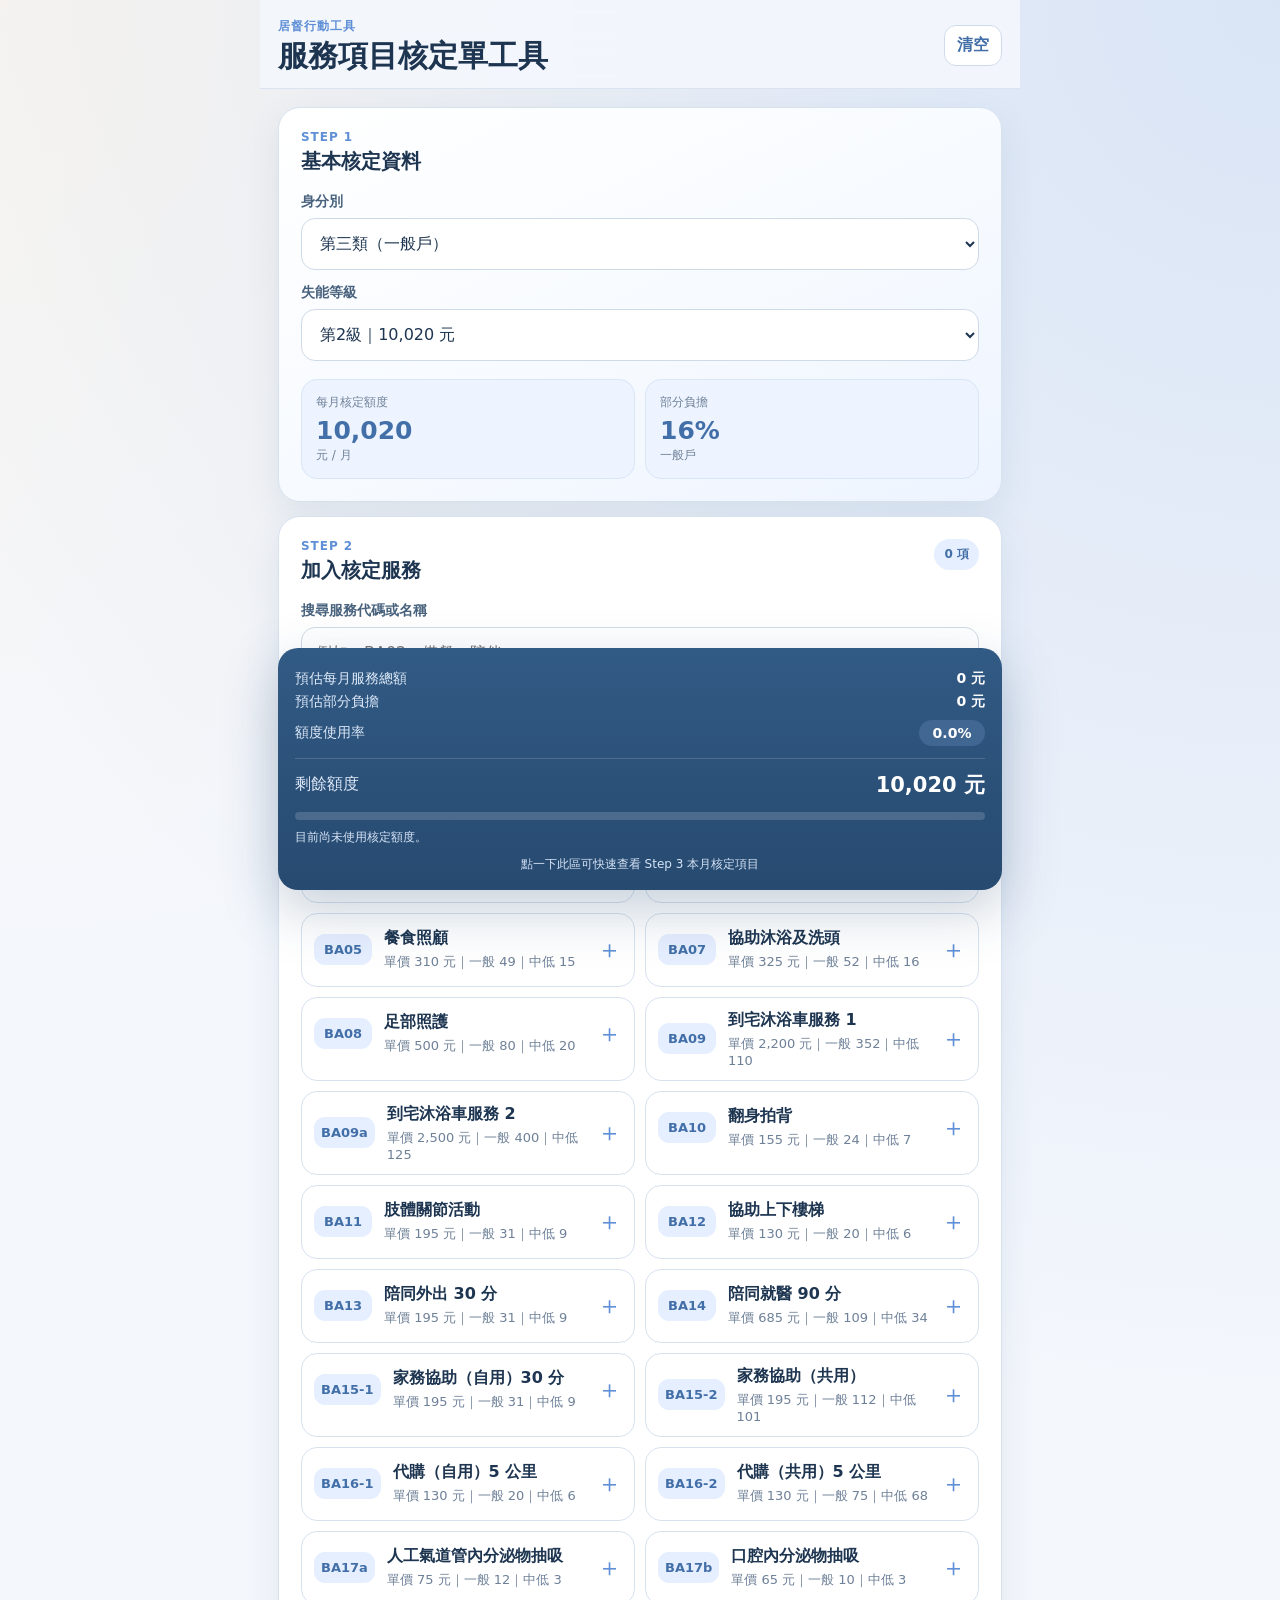
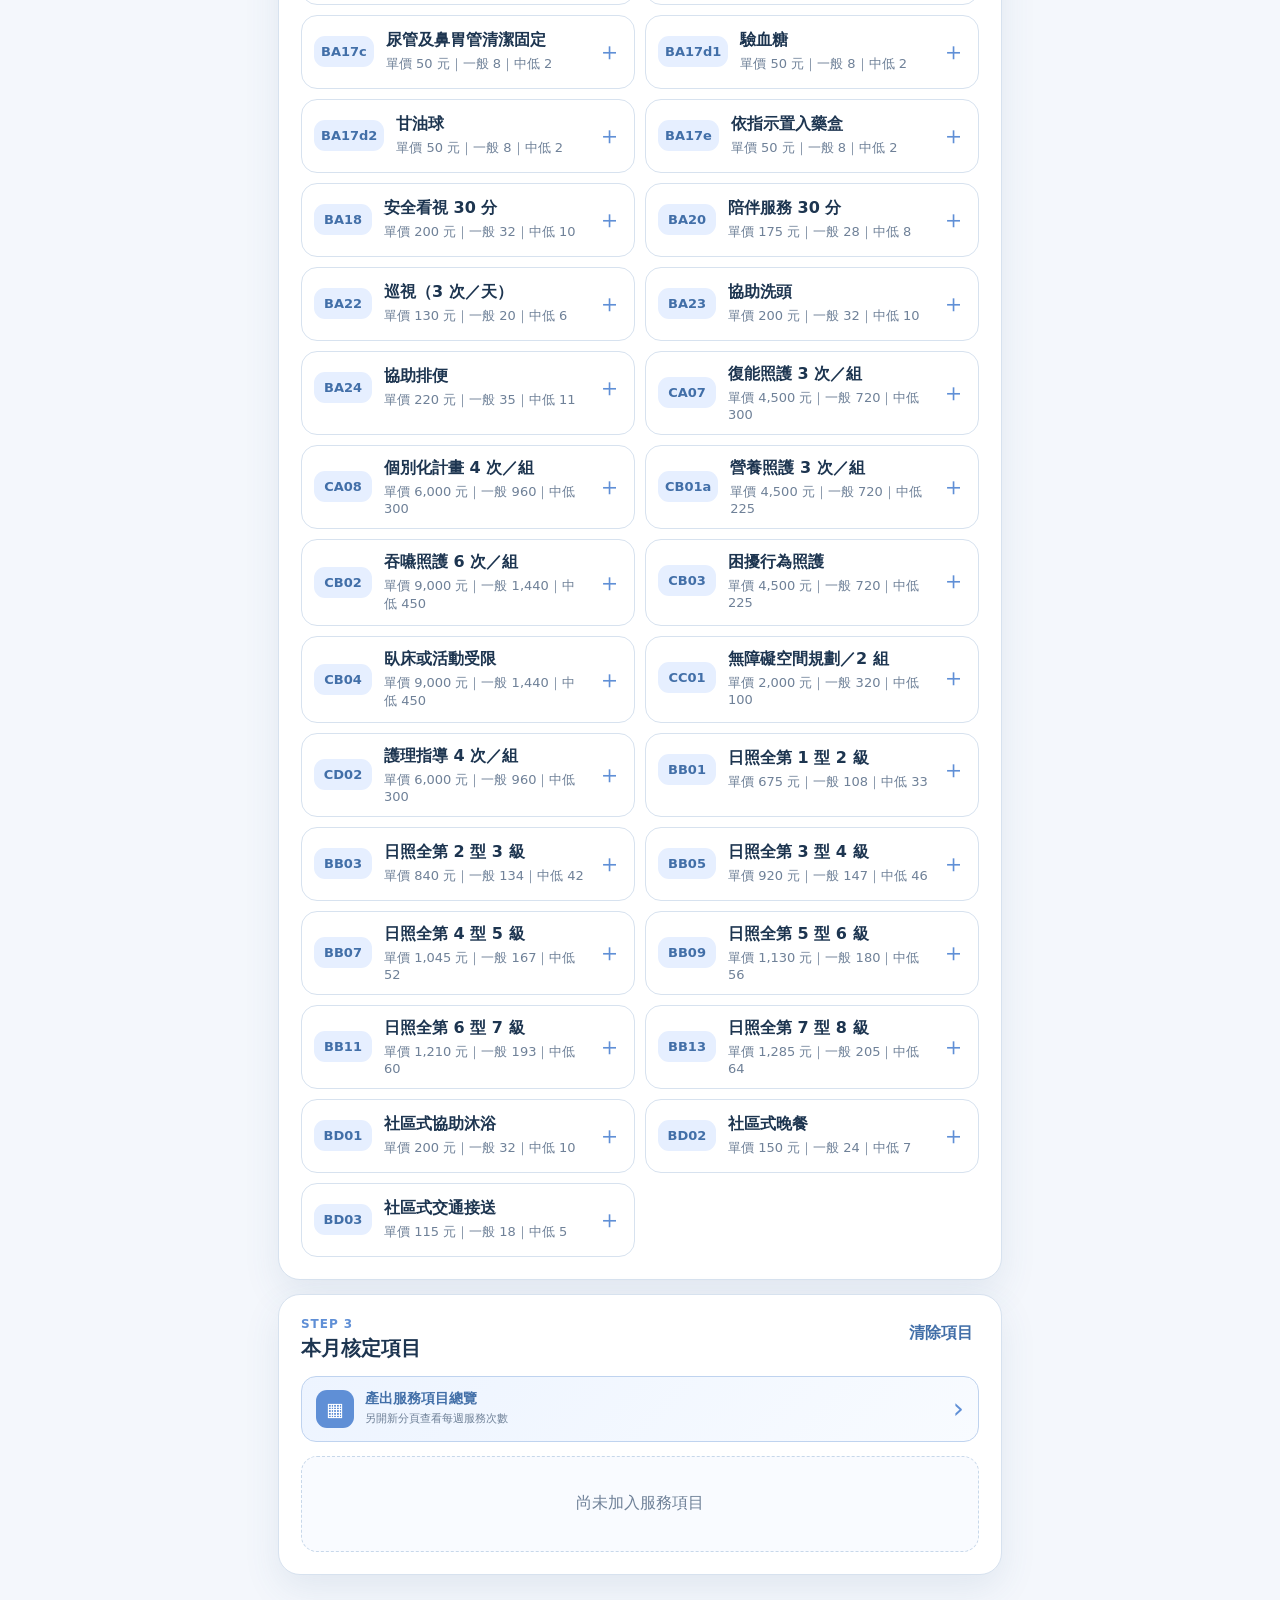
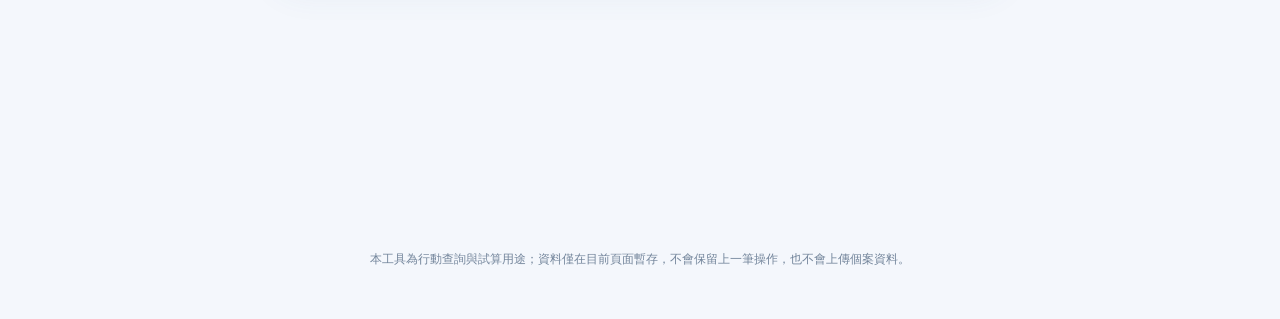
==== test/index.html @ 57c6fe0b "服務總覽新增部分負擔 v17" ====
<!doctype html>
<html lang="zh-Hant">
<head>
  <meta charset="utf-8" />
  <meta http-equiv="Cache-Control" content="no-cache, no-store, must-revalidate" />
  <meta http-equiv="Pragma" content="no-cache" />
  <meta http-equiv="Expires" content="0" />
  <meta name="viewport" content="width=device-width, initial-scale=1, viewport-fit=cover" />
  <meta name="theme-color" content="#5f8fd6" />
  <meta name="description" content="手機版長照服務項目核定單，可快速選擇身分別、失能等級與服務項目並計算核定額度。" />
  <title>服務項目核定工具</title>
  <link rel="manifest" href="manifest.webmanifest" />
  <link rel="icon" href="icon.svg" type="image/svg+xml" />
  <link rel="stylesheet" href="styles.css?v=17" />
</head>
<body>
  <div class="app-shell">
    <header class="topbar">
      <div>
        <p class="eyebrow">居督行動工具</p>
        <h1>服務項目核定單工具</h1>
      </div>
      <button id="resetBtn" class="ghost-button" type="button">清空</button>
    </header>

    <main>
      <section class="card hero-card" aria-labelledby="basic-title">
        <div class="section-heading">
          <div>
            <p class="step">STEP 1</p>
            <h2 id="basic-title">基本核定資料</h2>
          </div>
          
        </div>

        <label class="field-label" for="identitySelect">身分別</label>
        <select id="identitySelect" class="input-control">
          <option value="general">第三類（一般戶）</option>
          <option value="middleLow">第二類（中低收入戶）</option>
          <option value="low">第一類（長照低收入戶）</option>
        </select>

        <label class="field-label" for="levelSelect">失能等級</label>
        <select id="levelSelect" class="input-control">
          <option value="2">第2級｜10,020 元</option>
          <option value="3">第3級｜15,460 元</option>
          <option value="4">第4級｜18,580 元</option>
          <option value="5">第5級｜24,100 元</option>
          <option value="6">第6級｜28,070 元</option>
          <option value="7">第7級｜32,090 元</option>
          <option value="8">第8級｜36,180 元</option>
        </select>

        <div class="summary-grid" aria-live="polite">
          <div class="summary-box">
            <span>每月核定額度</span>
            <strong id="budgetAmount">10,020</strong>
            <small>元 / 月</small>
          </div>
          <div class="summary-box">
            <span>部分負擔</span>
            <strong id="copayRate">16%</strong>
            <small id="copayLabel">一般戶</small>
          </div>
        </div>
      </section>

      <section class="card" aria-labelledby="service-title">
        <div class="section-heading">
          <div>
            <p class="step">STEP 2</p>
            <h2 id="service-title">加入核定服務</h2>
          </div>
          <span id="selectedCount" class="count-badge">0 項</span>
        </div>

        <label class="field-label" for="serviceSearch">搜尋服務代碼或名稱</label>
        <input id="serviceSearch" class="input-control" type="search" placeholder="例如：BA02、備餐、陪伴" autocomplete="off" />

        <div class="quick-filter" role="group" aria-label="服務類別篩選">
          <button type="button" class="filter-chip active" data-filter="all">全部</button>
          <button type="button" class="filter-chip" data-filter="care">照顧服務</button>
          <button type="button" class="filter-chip" data-filter="professional">專業服務</button>
          <button type="button" class="filter-chip" data-filter="daycare">日照／社區</button>
        </div>

        <div id="serviceList" class="service-list" aria-live="polite"></div>
      </section>

      <section id="step3Section" class="card" aria-labelledby="approved-title">
        <div class="section-heading step3-heading">
          <div>
            <p class="step">STEP 3</p>
            <h2 id="approved-title">本月核定項目</h2>
          </div>
          <button id="clearItemsBtn" class="text-button" type="button">清除項目</button>
        </div>

        <button id="overviewBtn" class="overview-button" type="button">
          <span class="overview-button-icon" aria-hidden="true">▦</span>
          <span>
            <strong>產出服務項目總覽</strong>
            <small>另開新分頁查看每週服務次數</small>
          </span>
          <span class="overview-button-arrow" aria-hidden="true">›</span>
        </button>

        <div id="approvedList" class="approved-list empty-state">
          尚未加入服務項目
        </div>
      </section>

      <section id="resultPanel" class="result-panel" aria-label="核定計算結果，點一下可跳到 Step 3" role="button" tabindex="0">
        <div class="result-row">
          <span>預估每月服務總額</span>
          <strong><span id="serviceTotal">0</span> 元</strong>
        </div>
        <div class="result-row">
          <span>預估部分負擔</span>
          <strong><span id="copayTotal">0</span> 元</strong>
        </div>
        <div class="result-row usage-row">
          <span>額度使用率</span>
          <strong id="budgetUsage" class="usage-rate">0%</strong>
        </div>
        <div class="result-divider"></div>
        <div class="result-row large">
          <span>剩餘額度</span>
          <strong id="remainingAmount">10,020 元</strong>
        </div>
        <div class="progress-track" aria-hidden="true">
          <div id="budgetProgress" class="progress-bar" style="width: 0%"></div>
        </div>
        <p id="budgetHint" class="budget-hint">目前尚未使用核定額度。</p>
        <p class="result-panel-tip">點一下此區可快速查看 Step 3 本月核定項目</p>
      </section>

      <p class="footer-note">
        本工具為行動查詢與試算用途；資料僅在目前頁面暫存，不會保留上一筆操作，也不會上傳個案資料。
      </p>
    </main>
  </div>

  <template id="serviceCardTemplate">
    <article class="service-card">
      <button class="service-main" type="button">
        <div class="service-code"></div>
        <div class="service-copy">
          <h3 class="service-name"></h3>
          <p class="service-price"></p>
        </div>
        <span class="add-mark">＋</span>
      </button>
    </article>
  </template>

  <script src="app.js?v=17"></script>
</body>
</html>
---- test/styles.css ----
:root {
  color-scheme: light;
  --bg: #f4f7fc;
  --surface: #ffffff;
  --surface-soft: #edf4ff;
  --text: #1d3550;
  --muted: #6f8198;
  --line: #d7e2ef;
  --brand: #5f8fd6;
  --brand-dark: #426fa8;
  --brand-soft: #e6efff;
  --danger: #b42318;
  --warning-bg: #fff7ed;
  --warning-text: #9a3412;
  --shadow: 0 14px 36px rgba(62, 95, 138, 0.10);
  font-family: Inter, "Noto Sans TC", "PingFang TC", "Microsoft JhengHei", system-ui, sans-serif;
}

* { box-sizing: border-box; }

html {
  background: var(--bg);
  /* 手機快速連點時不要觸發瀏覽器的雙擊放大；仍保留滑動與雙指縮放。 */
  touch-action: manipulation;
}
body {
  touch-action: manipulation;
  margin: 0;
  min-height: 100vh;
  background:
    radial-gradient(circle at top right, rgba(95, 143, 214, 0.18), transparent 38%),
    radial-gradient(circle at top left, rgba(255, 238, 214, 0.32), transparent 26%),
    var(--bg);
  color: var(--text);
}

button, input, select {
  font: inherit;
  touch-action: manipulation;
}
button { -webkit-tap-highlight-color: transparent; }

.app-shell {
  width: min(100%, 760px);
  margin: 0 auto;
  padding-bottom: calc(32px + env(safe-area-inset-bottom));
}

.topbar {
  position: sticky;
  top: 0;
  z-index: 20;
  display: flex;
  align-items: center;
  justify-content: space-between;
  gap: 16px;
  padding: calc(18px + env(safe-area-inset-top)) 18px 14px;
  background: rgba(244, 247, 252, 0.92);
  backdrop-filter: blur(16px);
  border-bottom: 1px solid rgba(215, 226, 239, 0.92);
}

.eyebrow, .step {
  margin: 0 0 4px;
  color: var(--brand);
  font-weight: 800;
  font-size: 12px;
  letter-spacing: .08em;
}

h1, h2, h3, p { margin-top: 0; }
h1 { margin-bottom: 0; font-size: clamp(23px, 6vw, 30px); line-height: 1.15; }
h2 { margin-bottom: 0; font-size: 20px; }
h3 { margin-bottom: 4px; font-size: 16px; }

main { padding: 14px; }

.card {
  background: var(--surface);
  border: 1px solid var(--line);
  border-radius: 22px;
  box-shadow: var(--shadow);
  padding: 18px;
  margin-bottom: 14px;
}

.hero-card {
  background: linear-gradient(155deg, #ffffff 0%, #f6faff 58%, #eef4ff 100%);
}

.section-heading {
  display: flex;
  align-items: flex-start;
  justify-content: space-between;
  gap: 12px;
  margin-bottom: 18px;
}

.privacy-badge, .count-badge {
  white-space: nowrap;
  border-radius: 999px;
  padding: 7px 10px;
  color: var(--brand-dark);
  background: var(--brand-soft);
  font-size: 12px;
  font-weight: 800;
}

.field-label {
  display: block;
  margin: 14px 0 7px;
  color: #48627d;
  font-size: 14px;
  font-weight: 800;
}

.input-control {
  width: 100%;
  min-height: 52px;
  border: 1px solid #cfdae7;
  border-radius: 14px;
  background: #fff;
  color: var(--text);
  padding: 0 14px;
  outline: none;
  transition: border-color .16s ease, box-shadow .16s ease;
}

.input-control:focus {
  border-color: var(--brand);
  box-shadow: 0 0 0 4px rgba(95, 143, 214, .16);
}

.summary-grid {
  display: grid;
  grid-template-columns: 1fr 1fr;
  gap: 10px;
  margin-top: 18px;
}

.summary-box {
  padding: 14px;
  background: var(--surface-soft);
  border: 1px solid #d9e6f5;
  border-radius: 16px;
}

.summary-box span, .summary-box small {
  display: block;
  color: var(--muted);
  font-size: 12px;
}

.summary-box strong {
  display: inline-block;
  margin: 5px 2px 2px 0;
  color: var(--brand-dark);
  font-size: 25px;
}

.ghost-button, .text-button {
  border: 0;
  background: transparent;
  color: var(--brand-dark);
  font-weight: 800;
  cursor: pointer;
}

.ghost-button {
  border: 1px solid #cfdbeb;
  border-radius: 12px;
  background: #fff;
  padding: 9px 12px;
}

.text-button { padding: 6px; }

.quick-filter {
  display: flex;
  gap: 8px;
  overflow-x: auto;
  padding: 12px 0 6px;
  scrollbar-width: none;
}
.quick-filter::-webkit-scrollbar { display: none; }

.filter-chip {
  flex: 0 0 auto;
  border: 1px solid var(--line);
  border-radius: 999px;
  background: #fff;
  color: #5a718d;
  padding: 9px 12px;
  font-size: 13px;
  font-weight: 800;
  cursor: pointer;
}

.filter-chip.active {
  border-color: var(--brand);
  background: var(--brand);
  color: #fff;
}

.service-list, .approved-list {
  display: grid;
  gap: 10px;
  margin-top: 10px;
}

.service-card {
  overflow: hidden;
  border: 1px solid var(--line);
  border-radius: 16px;
  background: #fff;
}

.service-main {
  width: 100%;
  display: grid;
  grid-template-columns: auto 1fr auto;
  align-items: center;
  gap: 12px;
  min-height: 72px;
  padding: 12px;
  border: 0;
  background: transparent;
  color: inherit;
  text-align: left;
  cursor: pointer;
}

.service-main:active { background: #f2f7ff; }

.service-code {
  min-width: 58px;
  padding: 8px 7px;
  border-radius: 11px;
  background: var(--brand-soft);
  color: var(--brand-dark);
  font-weight: 900;
  text-align: center;
  font-size: 13px;
}

.service-name { margin: 0 0 4px; }
.service-price { margin: 0; color: var(--muted); font-size: 13px; }
.add-mark { color: var(--brand); font-size: 25px; font-weight: 400; }

.service-card[data-selected="true"] {
  border-color: #b8cff1;
  box-shadow: inset 0 0 0 1px rgba(95, 143, 214, .08), 0 8px 18px rgba(95, 143, 214, .06);
}

.weekly-editor {
  display: grid;
  gap: 12px;
  margin: 0 12px 12px;
  padding: 11px 12px 12px;
  border-radius: 12px;
  background: var(--surface-soft);
  border: 1px solid #d9e6f5;
}

.weekly-row {
  display: flex;
  align-items: center;
  justify-content: space-between;
  gap: 12px;
}

.weekly-label,
.weekday-label {
  color: #48627d;
  font-size: 13px;
  font-weight: 800;
}

.weekly-hint {
  margin-top: -2px;
  font-size: 12px;
  color: var(--muted);
}

.weekly-control {
  display: flex;
  align-items: center;
  gap: 7px;
  color: var(--brand-dark);
  font-size: 13px;
  font-weight: 800;
}

.weekly-input {
  width: 68px;
  min-height: 40px;
  border: 1px solid #bfd1ea;
  border-radius: 10px;
  background: #fff;
  color: var(--text);
  padding: 0 8px;
  text-align: center;
  font-size: 16px;
  font-weight: 800;
  outline: none;
}

.weekly-input:focus {
  border-color: var(--brand);
  box-shadow: 0 0 0 3px rgba(95, 143, 214, .14);
}

.weekday-editor {
  display: grid;
  gap: 8px;
  padding-top: 10px;
  border-top: 1px solid #d7e3f2;
}

.weekday-chips {
  display: grid;
  grid-template-columns: repeat(7, minmax(0, 1fr));
  gap: 6px;
}

.weekday-chip {
  min-width: 0;
  min-height: 38px;
  border: 1px solid #c1d4ef;
  border-radius: 10px;
  background: #fff;
  color: #5a718d;
  font-weight: 900;
  cursor: pointer;
  transition: background .14s ease, border-color .14s ease, color .14s ease, transform .08s ease;
}

.weekday-chip:active {
  transform: scale(.96);
}

.weekday-chip.active {
  border-color: var(--brand);
  background: var(--brand);
  color: #fff;
}

.approved-item {
  border: 1px solid var(--line);
  border-radius: 16px;
  padding: 13px;
  background: #fff;
}

.approved-top {
  display: flex;
  align-items: flex-start;
  justify-content: space-between;
  gap: 12px;
}

.approved-code {
  color: var(--brand);
  font-size: 13px;
  font-weight: 900;
}

.approved-name { margin: 2px 0 0; font-weight: 800; }
.approved-weekly {
  margin: 5px 0 0;
  color: var(--muted);
  font-size: 12px;
  font-weight: 700;
}

.remove-button {
  border: 0;
  background: #fff3f1;
  color: var(--danger);
  border-radius: 10px;
  padding: 7px 10px;
  font-weight: 800;
  cursor: pointer;
}

.approved-controls {
  display: grid;
  grid-template-columns: 1fr auto;
  gap: 12px;
  align-items: end;
  margin-top: 12px;
}

.qty-field span {
  display: block;
  margin-bottom: 6px;
  color: var(--muted);
  font-size: 12px;
  font-weight: 700;
}

.qty-input {
  width: 100%;
  min-height: 44px;
  border: 1px solid #cfdae7;
  border-radius: 12px;
  padding: 0 11px;
  font-size: 16px;
}

.item-subtotal {
  min-width: 104px;
  padding-bottom: 8px;
  text-align: right;
}
.item-subtotal span { display: block; color: var(--muted); font-size: 11px; }
.item-subtotal strong { font-size: 16px; }

.empty-state {
  min-height: 96px;
  place-items: center;
  color: var(--muted);
  text-align: center;
  border: 1px dashed #c8d8ea;
  border-radius: 16px;
  background: #f9fbff;
  padding: 18px;
}

.result-panel {
  position: sticky;
  bottom: 10px;
  z-index: 15;
  margin: 0 0 14px;
  padding: 17px;
  border-radius: 20px;
  background: linear-gradient(180deg, #315a84 0%, #274a70 100%);
  color: #fff;
  box-shadow: 0 20px 55px rgba(39, 74, 112, .26);
}

.result-row {
  display: flex;
  align-items: center;
  justify-content: space-between;
  gap: 16px;
  margin: 5px 0;
  color: #dfeafa;
  font-size: 14px;
}
.result-row strong { color: #fff; }
.result-row.large { margin-top: 12px; font-size: 16px; }
.result-row.large strong { font-size: 21px; }
.result-divider { height: 1px; margin: 12px 0; background: rgba(255,255,255,.16); }

.progress-track {
  height: 8px;
  overflow: hidden;
  margin-top: 13px;
  border-radius: 999px;
  background: rgba(255,255,255,.16);
}
.progress-bar {
  height: 100%;
  border-radius: inherit;
  background: #9fc4ff;
  transition: width .2s ease;
}
.progress-bar.over { background: #fecaca; }

.budget-hint { margin: 9px 0 0; color: #d7e4f7; font-size: 12px; }
.budget-hint.over { color: #fed7aa; }

.footer-note {
  margin: 18px 8px 0;
  color: #73859b;
  font-size: 12px;
  line-height: 1.7;
  text-align: center;
}

.no-result {
  padding: 24px 8px;
  color: var(--muted);
  text-align: center;
}

@media (min-width: 640px) {
  main { padding: 18px; }
  .card { padding: 22px; }
  .service-list { grid-template-columns: 1fr 1fr; }
}

@media (max-width: 390px) {
  .summary-grid { grid-template-columns: 1fr; }
  .approved-controls { grid-template-columns: 1fr; }
  .item-subtotal { text-align: left; padding-bottom: 0; }
  .weekday-chips { gap: 4px; }
  .weekday-chip { min-height: 36px; border-radius: 9px; font-size: 13px; }
}

.monthly-estimate {
  display: flex;
  align-items: baseline;
  flex-wrap: wrap;
  gap: 5px;
  margin-top: -2px;
  color: var(--brand-dark);
  font-size: 12px;
  font-weight: 800;
}

.monthly-estimate strong {
  font-size: 15px;
}

.monthly-estimate span {
  color: var(--muted);
  font-size: 11px;
  font-weight: 700;
}


/* v11：手機觸控即時化。按下瞬間先給回饋，實際選取在 pointerup 完成，避免滑動時誤觸。 */
.service-main,
.weekday-chip,
.filter-chip,
.remove-button,
.ghost-button,
.text-button {
  -webkit-user-select: none;
  user-select: none;
}

.service-main.touch-pressed {
  background: #eef4ff;
}

.weekday-chip.touch-pressed,
.filter-chip.touch-pressed,
.remove-button.touch-pressed,
.ghost-button.touch-pressed,
.text-button.touch-pressed {
  transform: scale(.97);
}

.service-main,
.weekday-chip,
.filter-chip,
.remove-button,
.ghost-button,
.text-button {
  -webkit-tap-highlight-color: transparent;
}


.card,
.service-card,
.approved-item,
.summary-box {
  transition: box-shadow .18s ease, border-color .18s ease, transform .12s ease;
}

.filter-chip:active,
.ghost-button:active,
.remove-button:active {
  transform: translateY(1px);
}


/* v13：額度使用率與可增加單位提示 */
.usage-row {
  margin-top: 9px;
}

.usage-rate {
  display: inline-flex;
  align-items: center;
  justify-content: center;
  min-width: 66px;
  padding: 5px 9px;
  border-radius: 999px;
  background: rgba(159, 196, 255, .16);
  color: #ffffff;
  font-size: 14px;
  font-weight: 900;
  transition: background .18s ease, color .18s ease;
}

.usage-rate.warning {
  background: rgba(251, 191, 36, .18);
  color: #fde68a;
}

.usage-rate.over {
  background: rgba(252, 165, 165, .18);
  color: #fecaca;
}

.progress-bar.warning {
  background: #fbbf24;
}

.progress-bar.over {
  background: #fca5a5;
}

.capacity-box {
  padding: 10px 11px;
  border: 1px solid #cfe0f5;
  border-radius: 11px;
  background: #f7faff;
}

.capacity-title {
  display: block;
  margin-bottom: 4px;
  color: var(--brand-dark);
  font-size: 12px;
  font-weight: 900;
}

.capacity-hint {
  display: grid;
  gap: 3px;
  margin: 0;
  color: #55718f;
  font-size: 12px;
  line-height: 1.55;
  font-weight: 700;
}

.capacity-weekly {
  color: var(--brand-dark);
  font-size: 13px;
  font-weight: 900;
}

.capacity-weekly strong {
  font-size: 17px;
}

.capacity-monthly {
  color: #55718f;
  font-weight: 800;
}

.capacity-remaining {
  color: var(--muted);
  font-size: 11px;
  font-weight: 700;
}

.capacity-empty {
  color: #9a5b50;
  font-weight: 800;
}

.capacity-hint.capacity-none {
  color: #9a5b50;
}


.result-panel {
  cursor: pointer;
  transition: transform .12s ease, box-shadow .18s ease;
}

.result-panel:active {
  transform: translateY(1px) scale(0.997);
}

.result-panel:focus-visible {
  outline: none;
  box-shadow: 0 0 0 3px rgba(159, 196, 255, .45), 0 20px 55px rgba(39, 74, 112, .26);
}

.result-panel-tip {
  margin: 10px 0 0;
  color: #d7e4f7;
  font-size: 12px;
  text-align: center;
}


/* v16：STEP 3 服務項目總覽 */
.overview-button {
  width: 100%;
  display: grid;
  grid-template-columns: auto 1fr auto;
  align-items: center;
  gap: 11px;
  margin: -4px 0 14px;
  padding: 13px 14px;
  border: 1px solid #bfd3ef;
  border-radius: 15px;
  background: linear-gradient(135deg, #edf4ff 0%, #f8fbff 100%);
  color: var(--text);
  text-align: left;
  cursor: pointer;
  -webkit-tap-highlight-color: transparent;
  user-select: none;
  transition: transform .1s ease, border-color .16s ease, box-shadow .16s ease;
}

.overview-button:hover {
  border-color: #9fbee7;
  box-shadow: 0 8px 20px rgba(66, 111, 168, .08);
}

.overview-button:active,
.overview-button.touch-pressed {
  transform: scale(.985);
}

.overview-button-icon {
  display: inline-flex;
  align-items: center;
  justify-content: center;
  width: 38px;
  height: 38px;
  border-radius: 11px;
  background: var(--brand);
  color: #fff;
  font-size: 19px;
  font-weight: 900;
}

.overview-button strong,
.overview-button small {
  display: block;
}

.overview-button strong {
  color: var(--brand-dark);
  font-size: 14px;
  font-weight: 900;
}

.overview-button small {
  margin-top: 3px;
  color: var(--muted);
  font-size: 11px;
  line-height: 1.4;
}

.overview-button-arrow {
  color: var(--brand);
  font-size: 28px;
  line-height: 1;
}
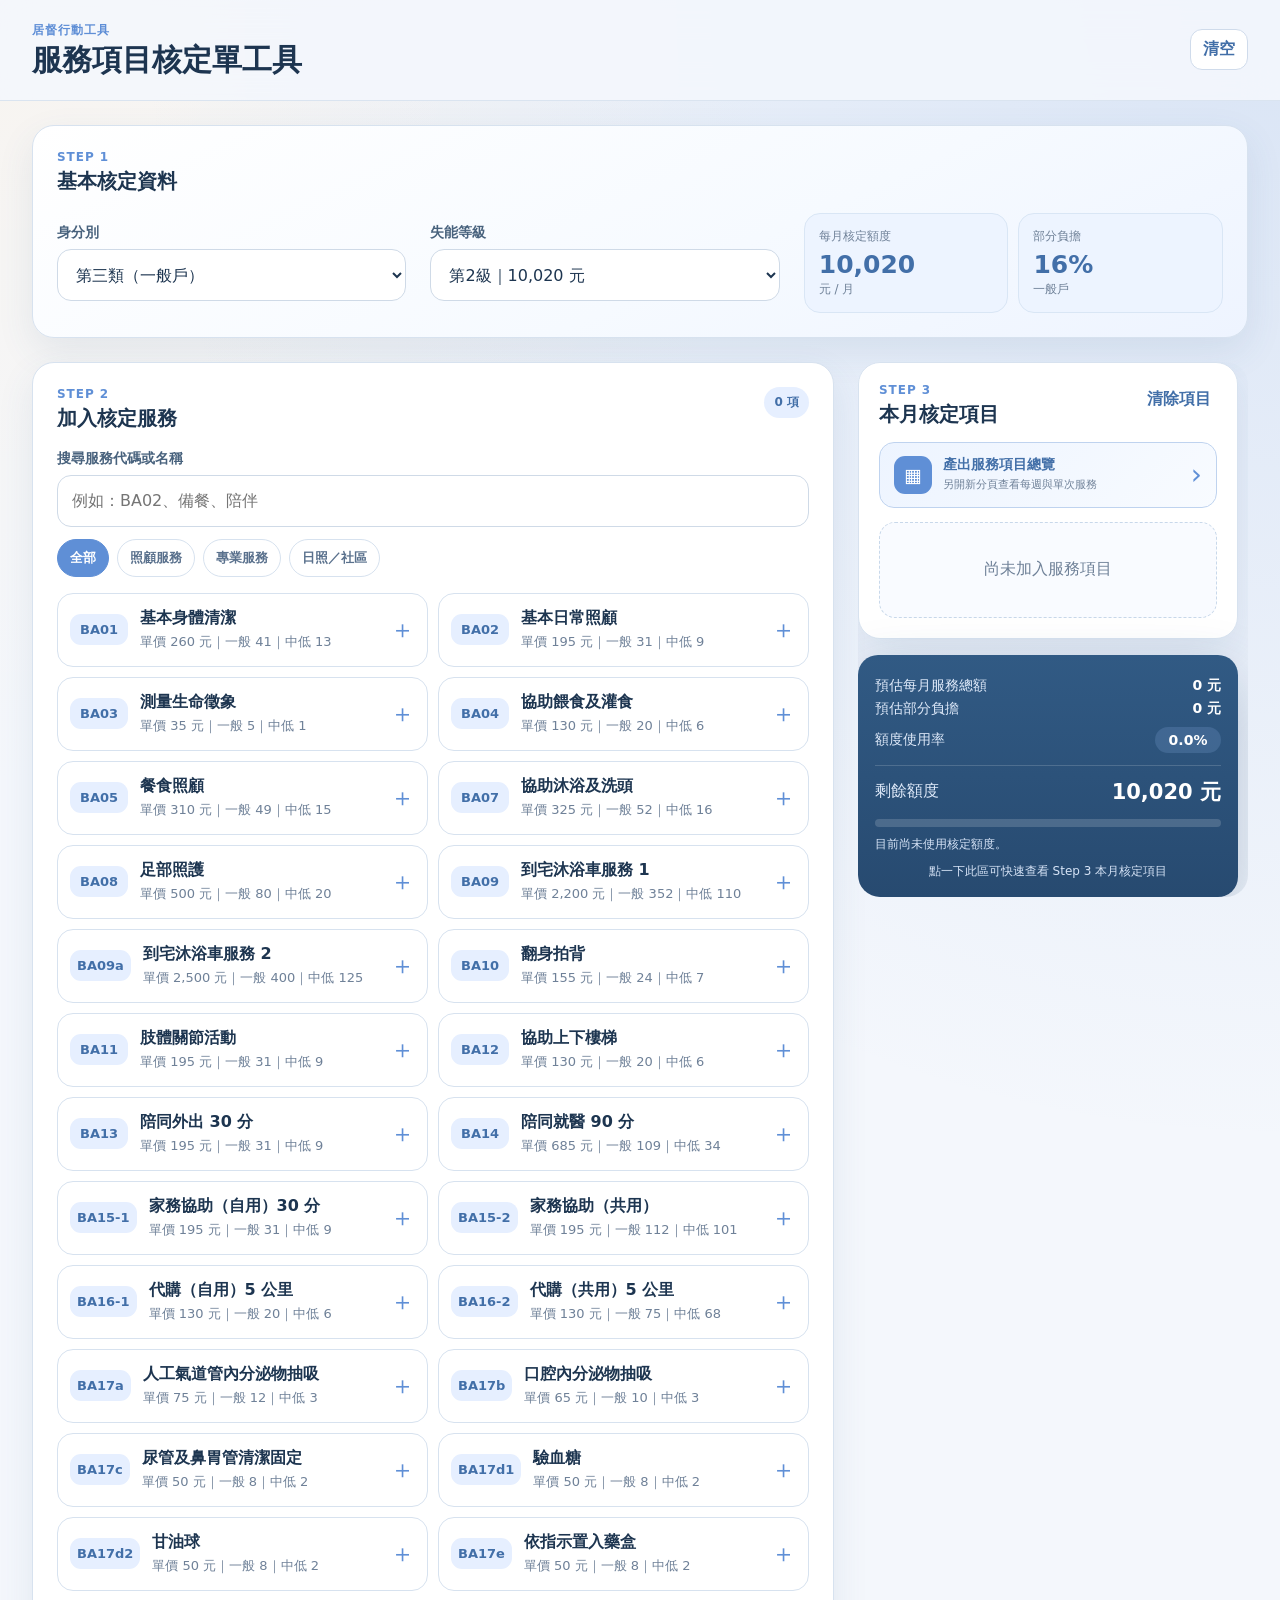
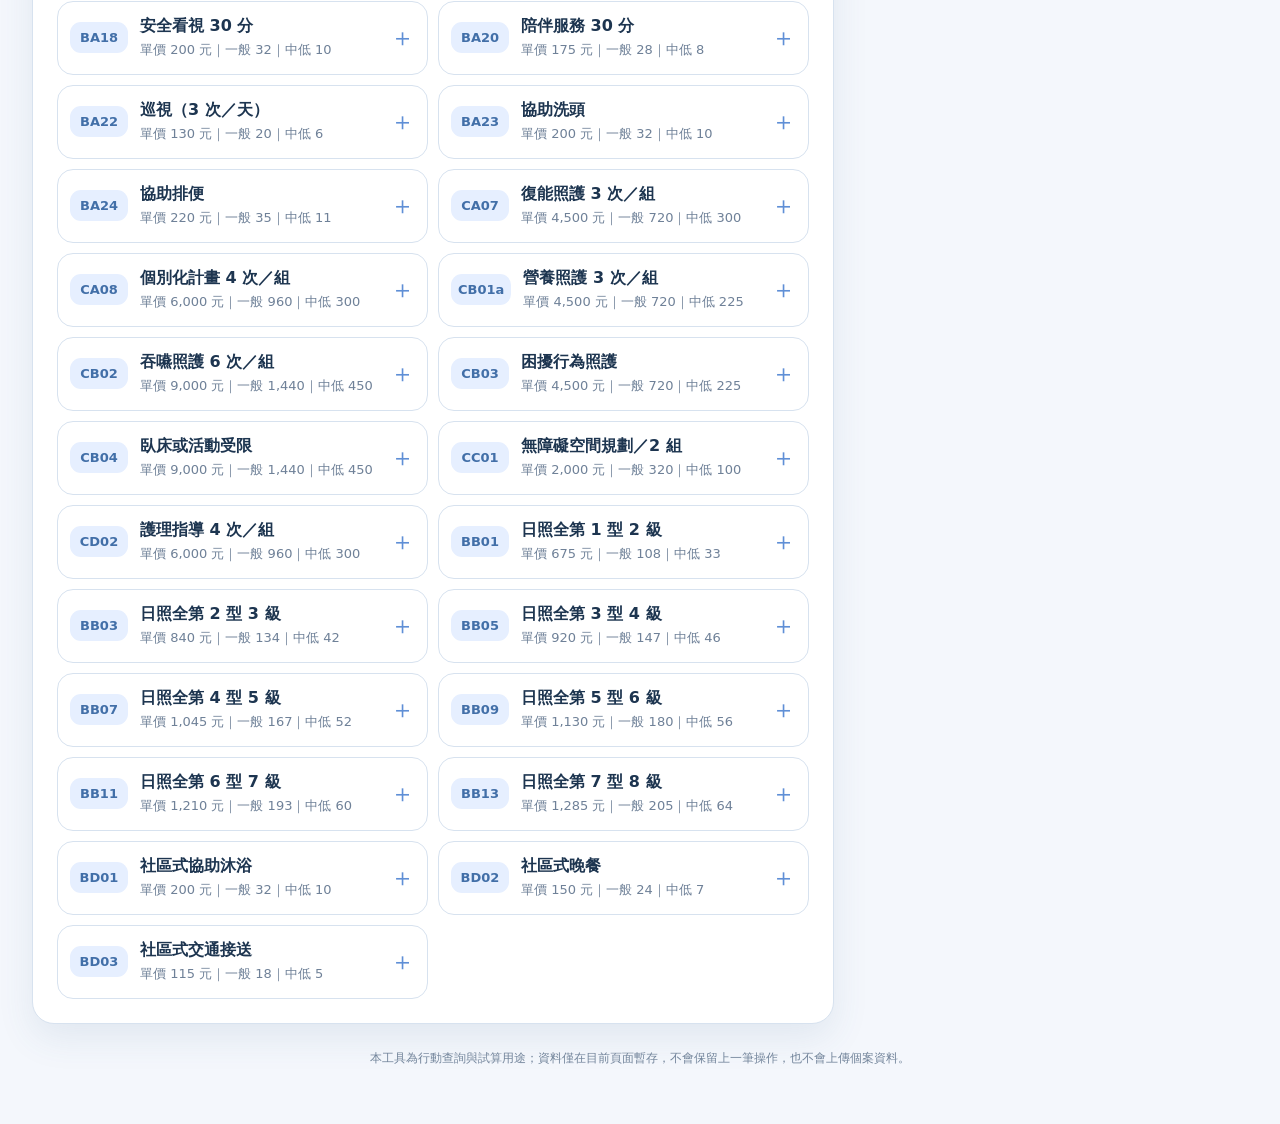
==== commit 1a2ac175: "加入PWA離線功能 v26" ====
--- a/test/index.html
+++ b/test/index.html
@@ -7,11 +7,15 @@
   <meta http-equiv="Expires" content="0" />
   <meta name="viewport" content="width=device-width, initial-scale=1, viewport-fit=cover" />
   <meta name="theme-color" content="#5f8fd6" />
-  <meta name="description" content="手機版長照服務項目核定單，可快速選擇身分別、失能等級與服務項目並計算核定額度。" />
+  <meta name="apple-mobile-web-app-capable" content="yes" />
+  <meta name="apple-mobile-web-app-status-bar-style" content="default" />
+  <meta name="apple-mobile-web-app-title" content="核定工具" />
+  <meta name="description" content="支援電腦與手機的長照服務項目核定單，可快速選擇身分別、失能等級與服務項目並計算核定額度。" />
   <title>服務項目核定工具</title>
   <link rel="manifest" href="manifest.webmanifest" />
   <link rel="icon" href="icon.svg" type="image/svg+xml" />
-  <link rel="stylesheet" href="styles.css?v=17" />
+  <link rel="apple-touch-icon" href="icon-180.png" />
+  <link rel="stylesheet" href="styles.css?v=26" />
 </head>
 <body>
   <div class="app-shell">
@@ -20,7 +24,11 @@
         <p class="eyebrow">居督行動工具</p>
         <h1>服務項目核定單工具</h1>
       </div>
-      <button id="resetBtn" class="ghost-button" type="button">清空</button>
+      <div class="topbar-actions">
+        <span id="offlineBadge" class="offline-badge" hidden>離線</span>
+        <button id="installPwaBtn" class="ghost-button pwa-install-button" type="button" hidden>安裝</button>
+        <button id="resetBtn" class="ghost-button" type="button">清空</button>
+      </div>
     </header>
 
     <main>
@@ -30,9 +38,11 @@
             <p class="step">STEP 1</p>
             <h2 id="basic-title">基本核定資料</h2>
           </div>
-          
+
         </div>
 
+        <div class="basic-fields">
+        <div class="basic-field">
         <label class="field-label" for="identitySelect">身分別</label>
         <select id="identitySelect" class="input-control">
           <option value="general">第三類（一般戶）</option>
@@ -40,6 +50,8 @@
           <option value="low">第一類（長照低收入戶）</option>
         </select>
 
+        </div>
+        <div class="basic-field">
         <label class="field-label" for="levelSelect">失能等級</label>
         <select id="levelSelect" class="input-control">
           <option value="2">第2級｜10,020 元</option>
@@ -51,6 +63,7 @@
           <option value="8">第8級｜36,180 元</option>
         </select>
 
+        </div>
         <div class="summary-grid" aria-live="polite">
           <div class="summary-box">
             <span>每月核定額度</span>
@@ -63,9 +76,10 @@
             <small id="copayLabel">一般戶</small>
           </div>
         </div>
+        </div>
       </section>
 
-      <section class="card" aria-labelledby="service-title">
+      <section class="card service-section" aria-labelledby="service-title">
         <div class="section-heading">
           <div>
             <p class="step">STEP 2</p>
@@ -87,6 +101,7 @@
         <div id="serviceList" class="service-list" aria-live="polite"></div>
       </section>
 
+      <div class="review-column">
       <section id="step3Section" class="card" aria-labelledby="approved-title">
         <div class="section-heading step3-heading">
           <div>
@@ -100,7 +115,7 @@
           <span class="overview-button-icon" aria-hidden="true">▦</span>
           <span>
             <strong>產出服務項目總覽</strong>
-            <small>另開新分頁查看每週服務次數</small>
+            <small>另開新分頁查看每週與單次服務</small>
           </span>
           <span class="overview-button-arrow" aria-hidden="true">›</span>
         </button>
@@ -135,6 +150,8 @@
         <p class="result-panel-tip">點一下此區可快速查看 Step 3 本月核定項目</p>
       </section>
 
+      </div>
+
       <p class="footer-note">
         本工具為行動查詢與試算用途；資料僅在目前頁面暫存，不會保留上一筆操作，也不會上傳個案資料。
       </p>
@@ -154,6 +171,9 @@
     </article>
   </template>
 
-  <script src="app.js?v=17"></script>
+  <script src="app.js?v=26"></script>
+  <!-- Cloudflare Web Analytics -->
+  <script type="module" src="https://static.cloudflareinsights.com/beacon.min.js" data-cf-beacon='{"token":"66dc80d1faf64b179facf4d5237745fb"}'></script>
+  <!-- End Cloudflare Web Analytics -->
 </body>
 </html>
--- a/test/styles.css
+++ b/test/styles.css
@@ -749,3 +749,124 @@
   font-size: 28px;
   line-height: 1;
 }
+
+
+/* v19：STEP 3 每個核定項目也顯示目前額度還能增加多少服務。 */
+.approved-capacity-box {
+  margin-top: 12px;
+}
+
+.approved-capacity-box .capacity-hint {
+  grid-template-columns: 1fr;
+}
+
+/* Keep the mobile result panel sticky relative to the page. */
+.review-column { display: contents; }
+#step3Section { scroll-margin-top: 110px; }
+.service-copy, .basic-field { min-width: 0; }
+.service-name, .approved-name { overflow-wrap: anywhere; }
+.no-result { grid-column: 1 / -1; }
+
+@media (min-width: 1024px) {
+  .app-shell { width: min(100%, 1480px); }
+  .topbar { padding: 22px 32px; }
+  h1 { font-size: 30px; }
+  main {
+    display: grid;
+    grid-template-columns: minmax(0, 1fr) 360px;
+    align-items: start;
+    gap: 24px;
+    padding: 24px 32px;
+  }
+  main > .hero-card, .footer-note { grid-column: 1 / -1; }
+  .card { margin-bottom: 0; padding: 24px; }
+  .basic-fields {
+    display: grid;
+    grid-template-columns: minmax(0, 1fr) minmax(0, 1fr) minmax(0, 1.2fr);
+    align-items: center;
+    gap: 24px;
+  }
+  .basic-fields .field-label { margin-top: 0; }
+  .basic-fields .summary-grid { margin-top: 0; }
+  .service-section { min-width: 0; }
+  .service-list { grid-template-columns: 1fr; align-items: start; }
+  .quick-filter { flex-wrap: wrap; overflow: visible; }
+  .review-column {
+    display: block;
+    position: sticky;
+    top: 108px;
+    max-height: calc(100dvh - 132px);
+    overflow-y: auto;
+    scrollbar-width: thin;
+    scrollbar-gutter: stable;
+    border-radius: 22px;
+  }
+  .review-column .card { padding: 20px; }
+  #step3Section { scroll-margin-top: 0; }
+  .result-panel { position: static; margin: 16px 0 0; }
+  .footer-note { margin-top: 0; }
+}
+
+@media (min-width: 1200px) {
+  main { grid-template-columns: minmax(0, 1fr) 390px; }
+  .service-list { grid-template-columns: repeat(2, minmax(0, 1fr)); }
+}
+
+@media (hover: hover) and (pointer: fine) {
+  .service-main:hover { background: #f2f7ff; }
+  .ghost-button:hover, .filter-chip:not(.active):hover { background: var(--surface-soft); }
+}
+
+
+/* v24：每項服務可切換「每週計算」與「單次計算」。 */
+.calc-mode-switch { display:grid; grid-template-columns:1fr 1fr; gap:6px; padding:4px; border:1px solid #d7e3f2; border-radius:12px; background:#f7faff; }
+.calc-mode-btn { min-height:38px; border:0; border-radius:9px; background:transparent; color:#6f8198; font-weight:900; cursor:pointer; -webkit-tap-highlight-color:transparent; touch-action:manipulation; transition:background .14s ease,color .14s ease,box-shadow .14s ease,transform .08s ease; }
+.calc-mode-btn:active,.calc-mode-btn.touch-pressed { transform:scale(.98); }
+.calc-mode-btn.active { background:var(--brand); color:#fff; box-shadow:0 5px 12px rgba(95,143,214,.18); }
+.single-input { width:82px; min-height:40px; border:1px solid #bfd1ea; border-radius:10px; background:#fff; color:var(--text); padding:0 8px; text-align:center; font-size:16px; font-weight:800; outline:none; }
+.single-input:focus { border-color:var(--brand); box-shadow:0 0 0 3px rgba(95,143,214,.14); }
+.single-estimate { padding:9px 10px; border-radius:10px; background:#f7f3ff; border:1px solid #e2d9f6; color:#6d5a91; }
+.single-estimate strong { color:#6b59a4; }
+
+
+/* v26：PWA 安裝與離線狀態 */
+.topbar-actions {
+  display: flex;
+  align-items: center;
+  justify-content: flex-end;
+  gap: 8px;
+  flex: 0 0 auto;
+}
+
+.offline-badge {
+  border: 1px solid #e6c27a;
+  border-radius: 999px;
+  background: #fff7df;
+  color: #8b5b12;
+  padding: 7px 10px;
+  font-size: 12px;
+  font-weight: 900;
+  white-space: nowrap;
+}
+
+.pwa-install-button {
+  color: var(--brand-dark);
+  border-color: #b9cce7;
+  background: #f7faff;
+}
+
+html.is-offline .topbar {
+  border-bottom-color: rgba(230, 194, 122, .72);
+}
+
+@media (max-width: 430px) {
+  .topbar {
+    gap: 10px;
+  }
+  .topbar-actions {
+    gap: 6px;
+  }
+  .topbar-actions .ghost-button {
+    padding: 8px 10px;
+  }
+}
